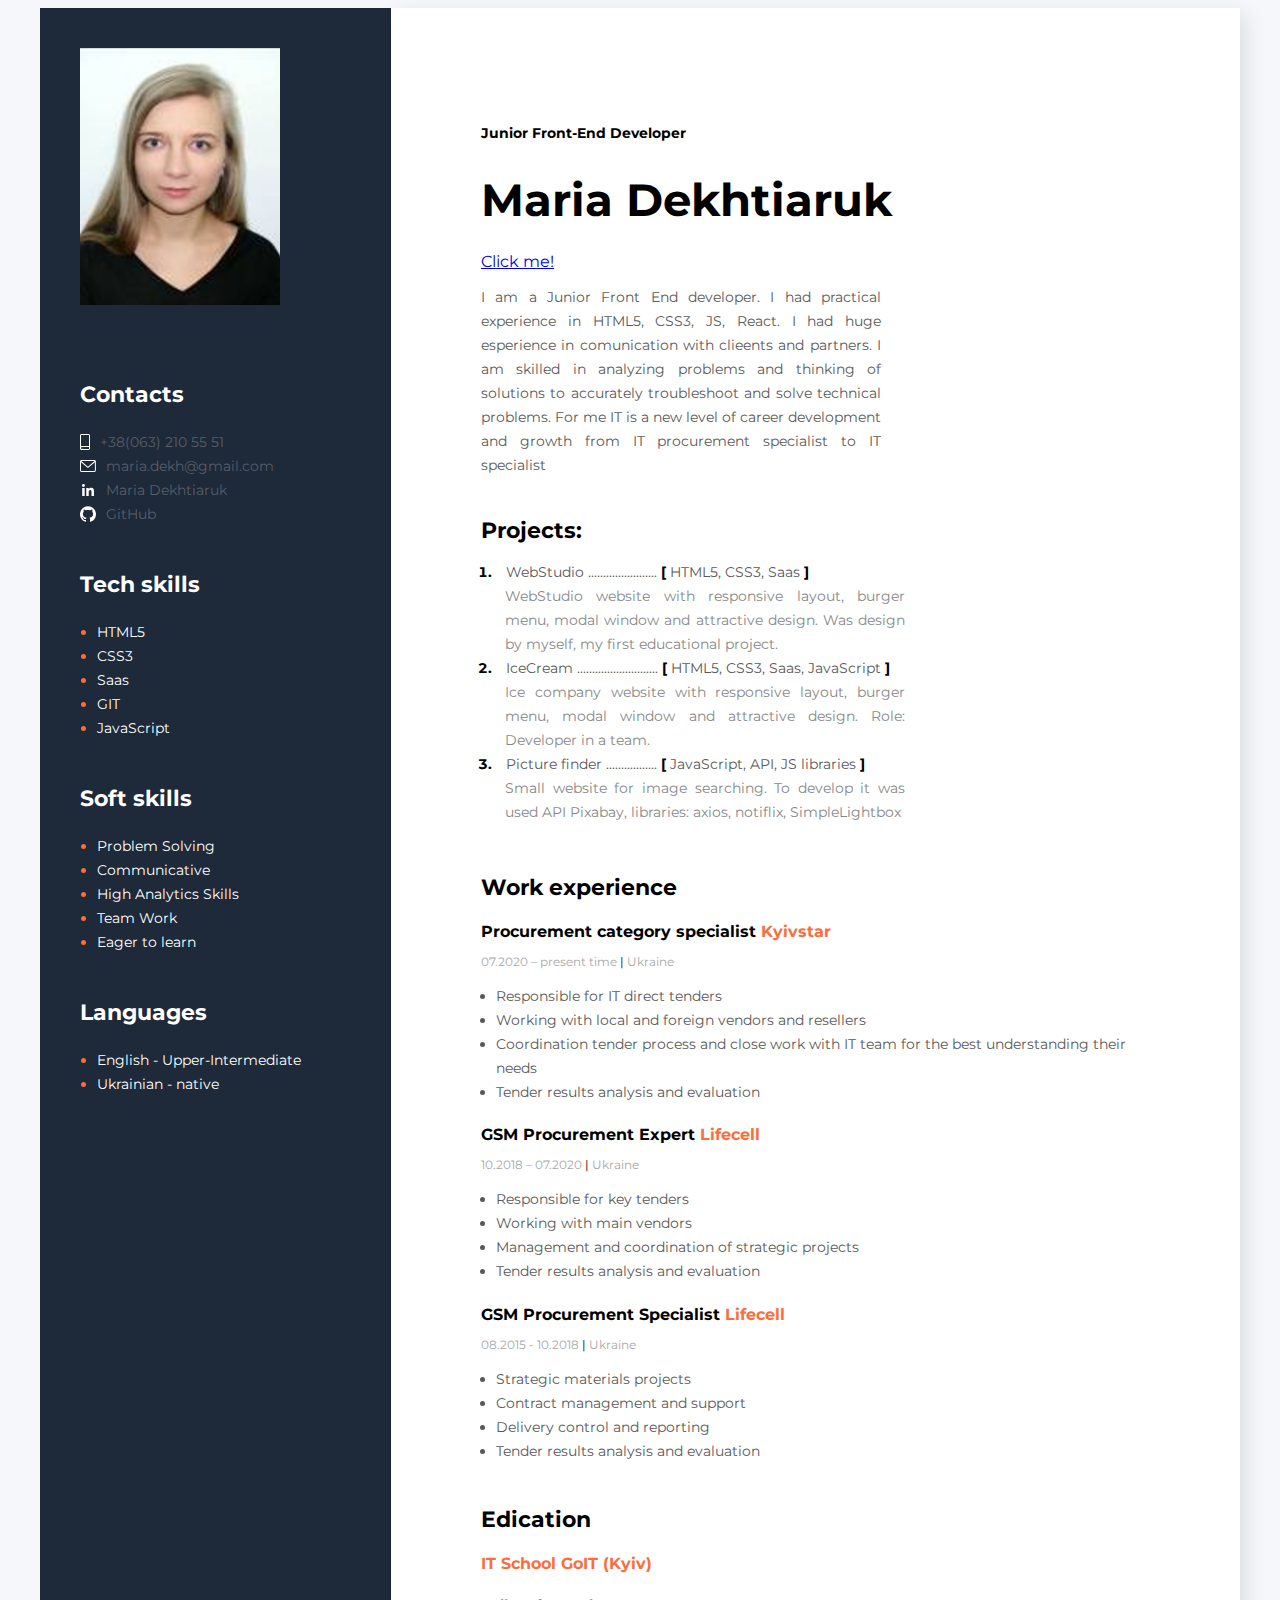
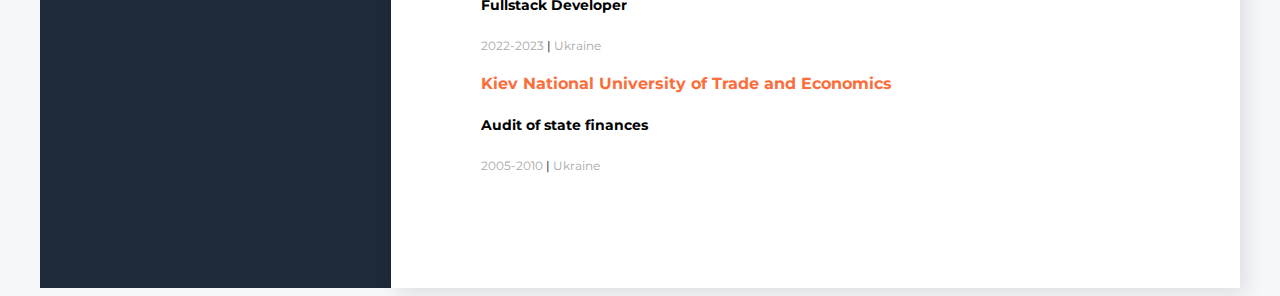
==== index.html @ 2528cd36 "add project description" ====
<!DOCTYPE html>
<html lang="en">
  <head>
    <meta charset="UTF-8" />
    <meta http-equiv="X-UA-Compatible" content="IE=edge" />
    <meta
      name="viewport"
      content="width=device-width, initial-scale=1.0"
    />
    <link rel="preconnect" href="https://fonts.googleapis.com" />
    <link
      rel="preconnect"
      href="https://fonts.gstatic.com"
      crossorigin
    />
    <link
      href="https://fonts.googleapis.com/css2?family=Montserrat:wght@400;700&display=swap"
      rel="stylesheet"
    />
    <link rel="stylesheet" href="css/styles.css" />
    <title>Resume</title>
    <!-- https://unique-nougat-20c709.netlify.app/ -->
  </head>
  <body>
    <!--main-->
    <div class="main">
      <!--main content-->
      <div class="main_content">
        <!--about user-->
        <div class="about">
          <h2 class="about-position">Junior Front-End Developer</h2>
          <h1 class="about-name">Maria Dekhtiaruk</h1>
          <a href="/secondFile.html">Click me!</a>

          <p class="about-description">
            I am a Junior Front End developer. I had practical
            experience in HTML5, CSS3, JS, React. I had huge
            esperience in comunication with clieents and partners. I
            am skilled in analyzing problems and thinking of solutions
            to accurately troubleshoot and solve technical problems.
            For me IT is a new level of career development and growth
            from IT procurement specialist to IT specialist
          </p>
        </div>
        <!--Projects-->
        <div class="projects">
          <h3 class="title">Projects:</h3>
          <ol class="project-list">
            <li class="project-item">
              <span class="project">
                <a
                  href="https://mariadekhtiaruk.github.io/goit-markup-hw-08/"
                  class="proect-link"
                  >WebStudio</a
                >
                .......................
                <span class="project-bracket">[</span> HTML5, CSS3,
                Saas
                <span class="project-bracket">]</span>
                <p class="about-project">
                  WebStudio website with responsive layout, burger
                  menu, modal window and attractive design. Was design
                  by myself, my first educational project.
                </p>
              </span>
            </li>
            <li class="project-item">
              <span class="project">
                <a
                  href="https://yuliia21bm.github.io/team-project-ice-cream-shop/"
                  class="proect-link"
                  >IceCream</a
                >
                ...........................
                <span class="project-bracket">[</span> HTML5, CSS3,
                Saas, JavaScript
                <span class="project-bracket">]</span>
                <p class="about-project">
                  Ice company website with responsive layout, burger
                  menu, modal window and attractive design. Role:
                  Developer in a team.
                </p>
              </span>
            </li>
            <li class="project-item">
              <span class="project">
                <a
                  href="https://mariadekhtiaruk.github.io/goit-js-hw-11/"
                  class="proect-link"
                  >Picture finder</a
                >
                .................
                <span class="project-bracket">[</span> JavaScript,
                API, JS libraries
                <span class="project-bracket">]</span>
                <p class="about-project">
                  Small website for image searching. To develop it was
                  used API Pixabay, libraries: axios, notiflix,
                  SimpleLightbox
                </p>
              </span>

              <a href=""></a>
            </li>
          </ol>
        </div>
        <!--Work experience-->
        <div class="work">
          <h3 class="title">Work experience</h3>
          <!--company 1-->
          <div>
            <h4 class="work-position">
              Procurement category specialist
              <span class="organization">Kyivstar</span>
            </h4>
            <p class="period">
              07.2020 – present time
              <span class="line">|</span> Ukraine
            </p>
            <ul class="work-list">
              <li class="work-list-item">
                Responsible for IT direct tenders
              </li>
              <li class="work-list-item">
                Working with local and foreign vendors and resellers
              </li>
              <li class="work-list-item">
                Coordination tender process and close work with IT
                team for the best understanding their needs
              </li>
              <li class="work-list-item">
                Tender results analysis and evaluation
              </li>
            </ul>
          </div>
          <!--company 2-->
          <div>
            <h4 class="work-position">
              GSM Procurement Expert
              <span class="organization">Lifecell</span>
            </h4>
            <p class="period">
              10.2018 – 07.2020 <span class="line">|</span> Ukraine
            </p>
            <ul class="work-list">
              <li class="work-list-item">
                Responsible for key tenders
              </li>
              <li class="work-list-item">
                Working with main vendors
              </li>
              <li class="work-list-item">
                Management and coordination of strategic projects
              </li>
              <li class="work-list-item">
                Tender results analysis and evaluation
              </li>
            </ul>
          </div>
          <!--company 3-->
          <div>
            <h4 class="work-position">
              GSM Procurement Specialist
              <span class="organization">Lifecell</span>
            </h4>
            <p class="period">
              08.2015 - 10.2018 <span class="line">|</span> Ukraine
            </p>
            <ul class="work-list">
              <li class="work-list-item">
                Strategic materials projects
              </li>
              <li class="work-list-item">
                Contract management and support
              </li>
              <li class="work-list-item">
                Delivery control and reporting
              </li>
              <li class="work-list-item">
                Tender results analysis and evaluation
              </li>
            </ul>
          </div>
        </div>
        <!--Edication-->
        <div class="edication">
          <h3 class="title">Edication</h3>
          <h4 class="edication-univercity">IT School GoIT (Kyiv)</h4>
          <h5 class="speciality">Fullstack Developer</h5>
          <p class="period">
            2022-2023 <span class="line">|</span> Ukraine
          </p>
          <h4 class="edication-univercity">
            Kiev National University of Trade and Economics
          </h4>
          <h5 class="speciality">Audit of state finances</h5>
          <p class="period">
            2005-2010 <span class="line">|</span> Ukraine
          </p>
        </div>
      </div>
      <!--sidebar-->
      <aside class="sidebar">
        <img src="img/Снимок.PNG" alt="user photo" class="photo" />
        <!--contacts-->
        <div class="contacts">
          <h3 class="sidebar-title">Contacts</h3>

          <p class="contact">
            <svg class="contact__icon" width="10" height="16">
              <use href="./img/icon.svg#icon-smartphone"></use>
            </svg>
            <a href="tel:+380632105551" class="contact_link"
              >+38(063) 210 55 51</a
            >
          </p>
          <p class="contact">
            <svg class="contact__icon" width="16" height="12">
              <use href="./img/icon.svg#icon-envelope"></use>
            </svg>
            <a href="mailto:maria.dekh@gmail.com" class="contact_link"
              >maria.dekh@gmail.com</a
            >
          </p>

          <p class="contact">
            <svg class="contact__icon" width="16" height="12">
              <use href="./img/icon.svg#icon-linkedin-1"></use>
            </svg>
            <a
              href="https://www.linkedin.com/in/maria-dekhtiaruk-95a8337a/"
              target="_blank"
              class="contact_link"
              >Maria Dekhtiaruk</a
            >
          </p>

          <p class="contact">
            <svg class="contact__icon" width="16" height="16">
              <use href="./img/icon.svg#icon-github"></use>
            </svg>
            <a
              href="https://github.com/MariaDekhtiaruk"
              target="_blank"
              class="contact_link"
              >GitHub</a
            >
          </p>
        </div>
        <!--Tech skills-->
        <div class="Tech-skills">
          <h3 class="sidebar-title">Tech skills</h3>
          <ul class="Tech-skills-list">
            <li class="Tech-skills-item">
              <span class="Tech-skills-text">HTML5</span>
            </li>
            <li class="Tech-skills-item">
              <span class="Tech-skills-text">CSS3</span>
            </li>
            <li class="Tech-skills-item">
              <span class="Tech-skills-text">Saas</span>
            </li>
            <li class="Tech-skills-item">
              <span class="Tech-skills-text">GIT</span>
            </li>
            <li class="Tech-skills-item">
              <span class="Tech-skills-text">JavaScript</span>
            </li>
          </ul>
        </div>

        <!--Soft skills-->
        <div class="Soft-skills">
          <h3 class="sidebar-title">Soft skills</h3>
          <ul class="Soft-skills-list">
            <li class="Soft-skills-item">
              <span class="Soft-skills-text">Problem Solving</span>
            </li>
            <li class="Soft-skills-item">
              <span class="Soft-skills-text">Communicative</span>
            </li>
            <li class="Soft-skills-item">
              <span class="Soft-skills-text"
                >High Analytics Skills</span
              >
            </li>
            <li class="Soft-skills-item">
              <span class="Soft-skills-text">Team Work</span>
            </li>
            <li class="Soft-skills-item">
              <span class="Soft-skills-text">Eager to learn</span>
            </li>
          </ul>
        </div>
        <div class="languages-skills">
          <h3 class="sidebar-title">Languages</h3>
          <ul class="languages-list">
            <li class="languages-item">
              <span class="languages-item-text"
                >English - Upper-Intermediate</span
              >
            </li>
            <li class="languages-item">
              <span class="languages-item-text"
                >Ukrainian - native</span
              >
            </li>
          </ul>
        </div>
      </aside>
    </div>
  </body>
</html>
---- css/styles.css ----
body {
  font-family: 'Montserrat', sans-serif;
  background-color: #f5f7fa;
}

/* https://fonts.google.com/ */
/* main styles */
.main {
  display: flex;
  flex-direction: row-reverse;
  width: 1200px;
  margin: 0 auto;
}
/* main content style */
.main_content {
  background-color: #ffffff;
  box-shadow: 6px 6px 20px rgba(0, 0, 0, 0.1);
  padding: 105px 90px;
}
/* about style */
.about {
  margin-bottom: 40px;
}
.about-position {
  font-style: normal;
  font-weight: 700;
  font-size: 14px;
  line-height: 17px;
  color: #000000;
  margin-bottom: 20px;
}
.about-name {
  font-style: normal;
  font-weight: 700;
  font-size: 45px;
  line-height: 55px;
  margin-bottom: 25px;

  color: #000000;
}
.about-description,
.about-project {
  font-style: normal;
  font-weight: 400;
  font-size: 14px;
  line-height: 24px;
  color: #595959;
  width: 400px;
  text-align: justify;
}
.about-project {
  color: #888888;
  margin: 0px;
  margin-left: 9px;
}

/* project styles */
.projects {
  margin-bottom: 50px;
  /* background: chocolate;
    margin-top:100px ;
    margin-bottom:300px ;
    margin-left:60px ;
    margin-right:90px ; */
  /* margin: 100px 90px 300px 60px;
    margin: 50px;
    margin: 100px 50px; */
}

.project-item {
  font-style: normal;
  font-weight: 700;
  font-size: 14px;
  line-height: 24px;
  color: #000000;
}
.project,
.proect-link {
  font-style: normal;
  font-weight: 400;
  font-size: 14px;
  line-height: 24px;
  color: #595959;
}
.proect-link {
  margin-left: 10px;
  text-decoration: none;
}
.project-bracket {
  font-weight: 700;
  font-size: 14px;
  line-height: 24px;
  color: #000000;
}
.title {
  font-weight: 700;
  font-size: 22px;
  line-height: 27px;
  color: #000000;
  margin-bottom: 10px;
}
.project-list {
  padding: 0px;
  margin-left: 15px;
}
/* work styles */
.work {
  /* background: cyan;
    padding-top: 100px;
    padding-bottom: 50px ;
    padding-left: 20px;
    padding-right: 40px ; */
  /* padding: 100px 40px 50 px 20px;
    padding: 50px;
    padding: 100px 50px; */
}
/* edication styles */

.work-position {
  font-weight: 700;
  font-size: 16px;
  line-height: 20px;
  color: #000000;
  margin-bottom: 10px;
}

.organization {
  font-weight: 700;
  font-size: 16px;
  line-height: 20px;
  color: #fb6d3a;
}
.period {
  font-style: normal;
  font-weight: 400;
  font-size: 12px;
  line-height: 15px;
  color: #a8a8a8;
  margin-bottom: 10px;
}
.line {
  font-style: normal;
  font-weight: 400;
  font-size: 12px;
  line-height: 15px;
  color: #000000;
}
.work-list {
  padding: 0px;
  margin: 15px;
}
.work-list-item {
  font-weight: 400;
  font-size: 14px;
  line-height: 24px;
  color: #595959;
}
.edication {
  padding: 0px;
  margin-top: 43px;
  margin-bottom: 10px;
}
.edication-univercity {
  font-weight: 700;
  font-size: 16px;
  line-height: 20px;
  color: #fb6d3a;
}
.speciality {
  font-style: normal;
  font-weight: 700;
  font-size: 14px;
  line-height: 17px;
  color: #000000;
}
/* sidebar styles/ */
.sidebar {
  background-color: #1e2939;
  padding-top: 40px;
  width: 370px;
}
.photo {
  width: 200px;
  margin-bottom: 50px;
  margin-left: 40px;
}
.contacts,
.Tech-skills,
.Soft-skills,
.languages-skills {
  margin-left: 40px;
  margin-bottom: 45px;
}
.contacts p {
  margin: 0px;
  height: 24px;
}
.sidebar-title {
  color: #ffffff;
  font-style: normal;
  font-weight: 700;
  font-size: 22px;
  line-height: 27px;
}
.contact_type {
  font-weight: 700;
  font-size: 14px;
  line-height: 24px;
  color: #ffffff;
}
.contact {
  display: flex;
  align-items: center;
  gap: 10px;
}
.contact__icon {
  fill: #ffffff;
}
.contact_link:hover,
.contact_link:focus {
  color: #ffffff;
}

.contact_link {
  font-weight: 400;
  font-size: 14px;
  line-height: 24px;
  color: #565e6a;
  text-decoration: none;
  text-align: center;
}
.Tech-skills-list,
.Soft-skills-list,
.languages-list {
  color: #ffffff;
  padding: 0px;
  margin: 17px;
}
.Tech-skills-item,
.Soft-skills-item,
.languages-item {
  color: #fb6d3a;
  font-style: normal;
  font-weight: 400;
  font-size: 14px;
  line-height: 24px;
}
.Tech-skills-text,
.Soft-skills-text,
.languages-item-text {
  font-style: normal;
  font-weight: 400;
  font-size: 14px;
  line-height: 24px;
  color: #ffffff;
}
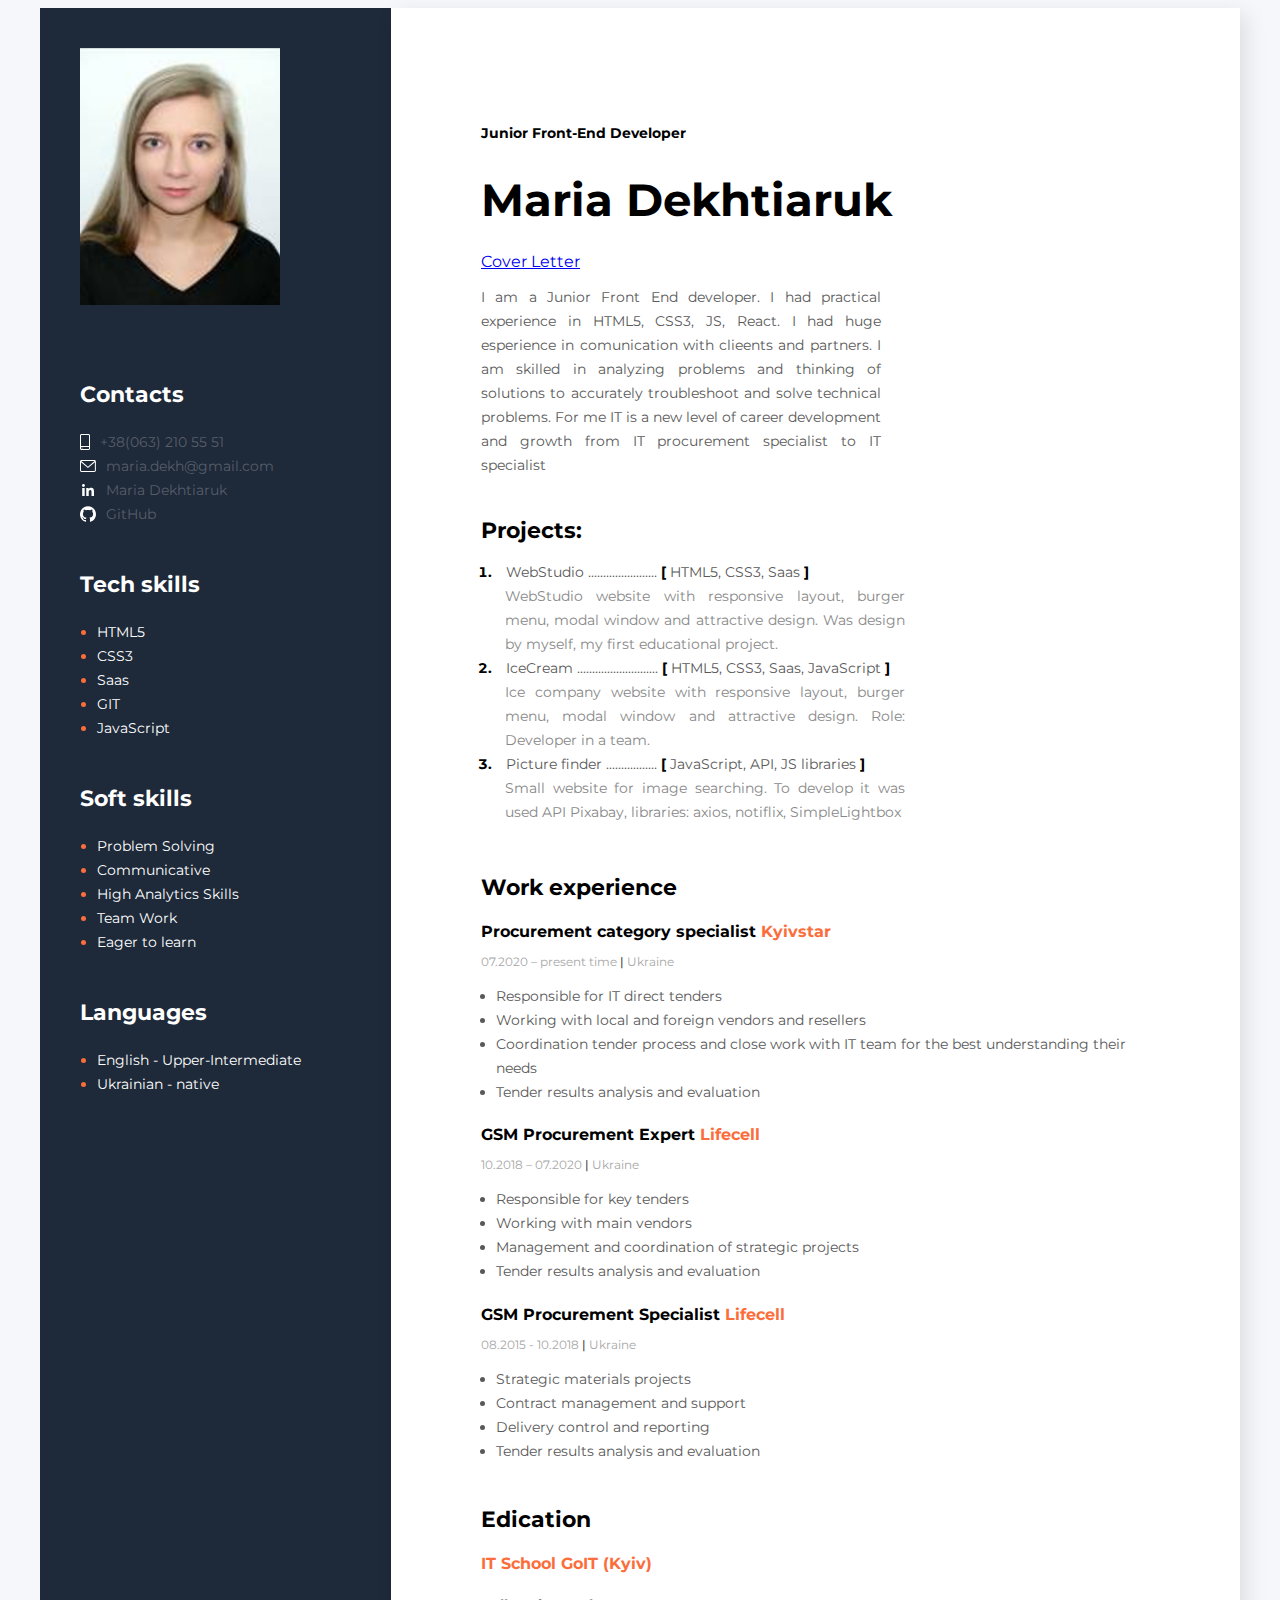
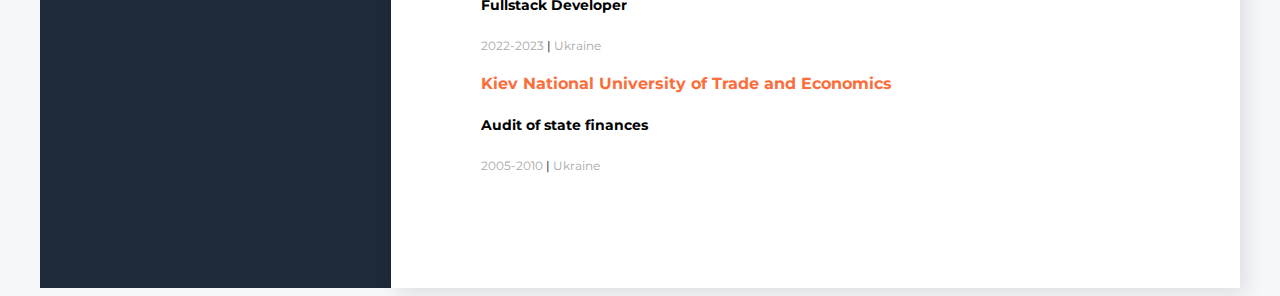
==== commit bfb4822a: "Add cover letter" ====
--- a/index.html
+++ b/index.html
@@ -30,7 +30,7 @@
         <div class="about">
           <h2 class="about-position">Junior Front-End Developer</h2>
           <h1 class="about-name">Maria Dekhtiaruk</h1>
-          <a href="/secondFile.html">Click me!</a>
+          <a href="/secondFile.html">Cover Letter</a>
 
           <p class="about-description">
             I am a Junior Front End developer. I had practical
--- a/css/styles.css
+++ b/css/styles.css
@@ -254,3 +254,18 @@
   line-height: 24px;
   color: #ffffff;
 }
+/* second  page*/
+.main-second {
+  display: block;
+  width: 1200px;
+  margin: auto;
+}
+.cover-letter {
+  font-style: normal;
+  font-weight: 400;
+  font-size: 14px;
+  line-height: 24px;
+  color: #595959;
+  width: 1000px;
+  text-align: justify;
+}
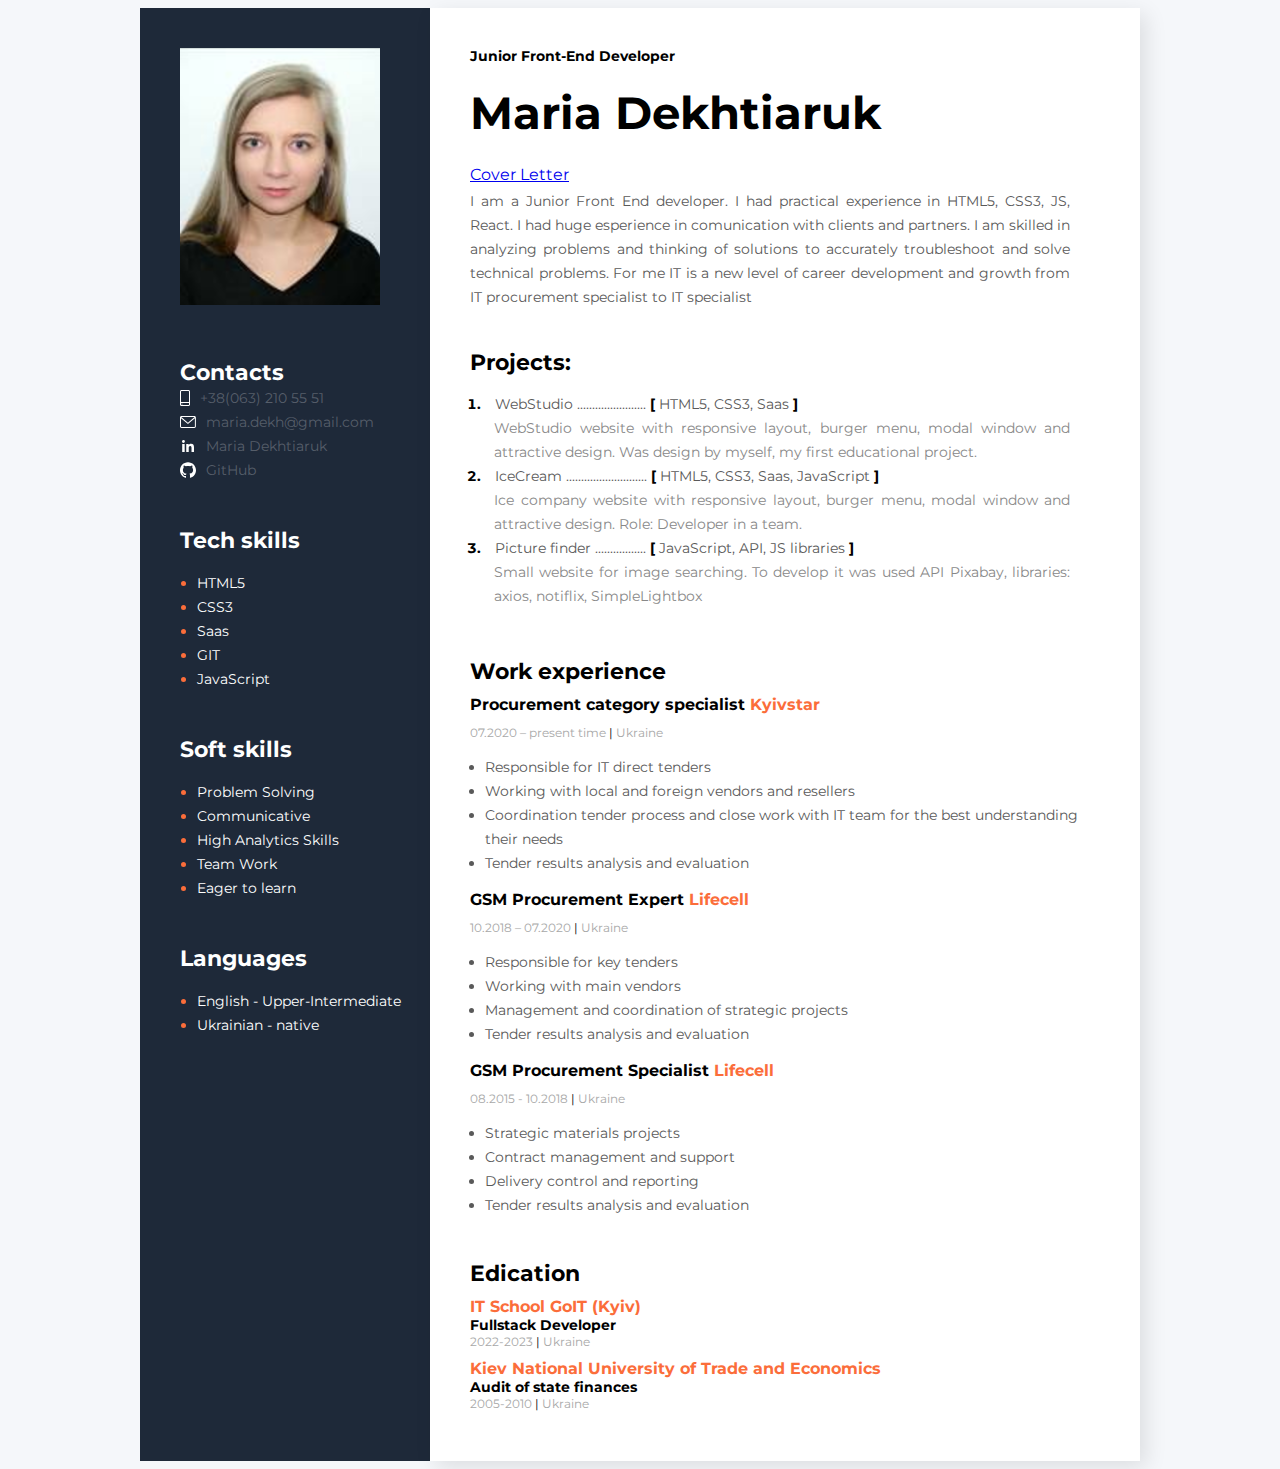
==== commit e193b003: "Update index.html" ====
--- a/index.html
+++ b/index.html
@@ -30,16 +30,16 @@
         <div class="about">
           <h2 class="about-position">Junior Front-End Developer</h2>
           <h1 class="about-name">Maria Dekhtiaruk</h1>
-          <a href="/secondFile.html">Cover Letter</a>
+          <a href="./secondFile.html">Cover Letter</a>
 
           <p class="about-description">
             I am a Junior Front End developer. I had practical
             experience in HTML5, CSS3, JS, React. I had huge
-            esperience in comunication with clieents and partners. I
-            am skilled in analyzing problems and thinking of solutions
-            to accurately troubleshoot and solve technical problems.
-            For me IT is a new level of career development and growth
-            from IT procurement specialist to IT specialist
+            esperience in comunication with clients and partners. I am
+            skilled in analyzing problems and thinking of solutions to
+            accurately troubleshoot and solve technical problems. For
+            me IT is a new level of career development and growth from
+            IT procurement specialist to IT specialist
           </p>
         </div>
         <!--Projects-->
--- a/css/styles.css
+++ b/css/styles.css
@@ -1,3 +1,18 @@
+p,
+h1,
+h2,
+h3,
+h4,
+h5,
+h6 {
+  margin: 0px;
+}
+
+ul {
+  margin: 0px;
+  padding-left: 0;
+}
+
 body {
   font-family: 'Montserrat', sans-serif;
   background-color: #f5f7fa;
@@ -8,14 +23,14 @@
 .main {
   display: flex;
   flex-direction: row-reverse;
-  width: 1200px;
+  width: 1000px;
   margin: 0 auto;
 }
 /* main content style */
 .main_content {
   background-color: #ffffff;
   box-shadow: 6px 6px 20px rgba(0, 0, 0, 0.1);
-  padding: 105px 90px;
+  padding: 40px 40px;
 }
 /* about style */
 .about {
@@ -45,13 +60,15 @@
   font-size: 14px;
   line-height: 24px;
   color: #595959;
-  width: 400px;
+  width: 600px;
   text-align: justify;
+  margin-top: 5px;
 }
 .about-project {
   color: #888888;
   margin: 0px;
   margin-left: 9px;
+  width: 576px;
 }
 
 /* project styles */
@@ -148,6 +165,7 @@
 .work-list {
   padding: 0px;
   margin: 15px;
+  width: 600px;
 }
 .work-list-item {
   font-weight: 400;
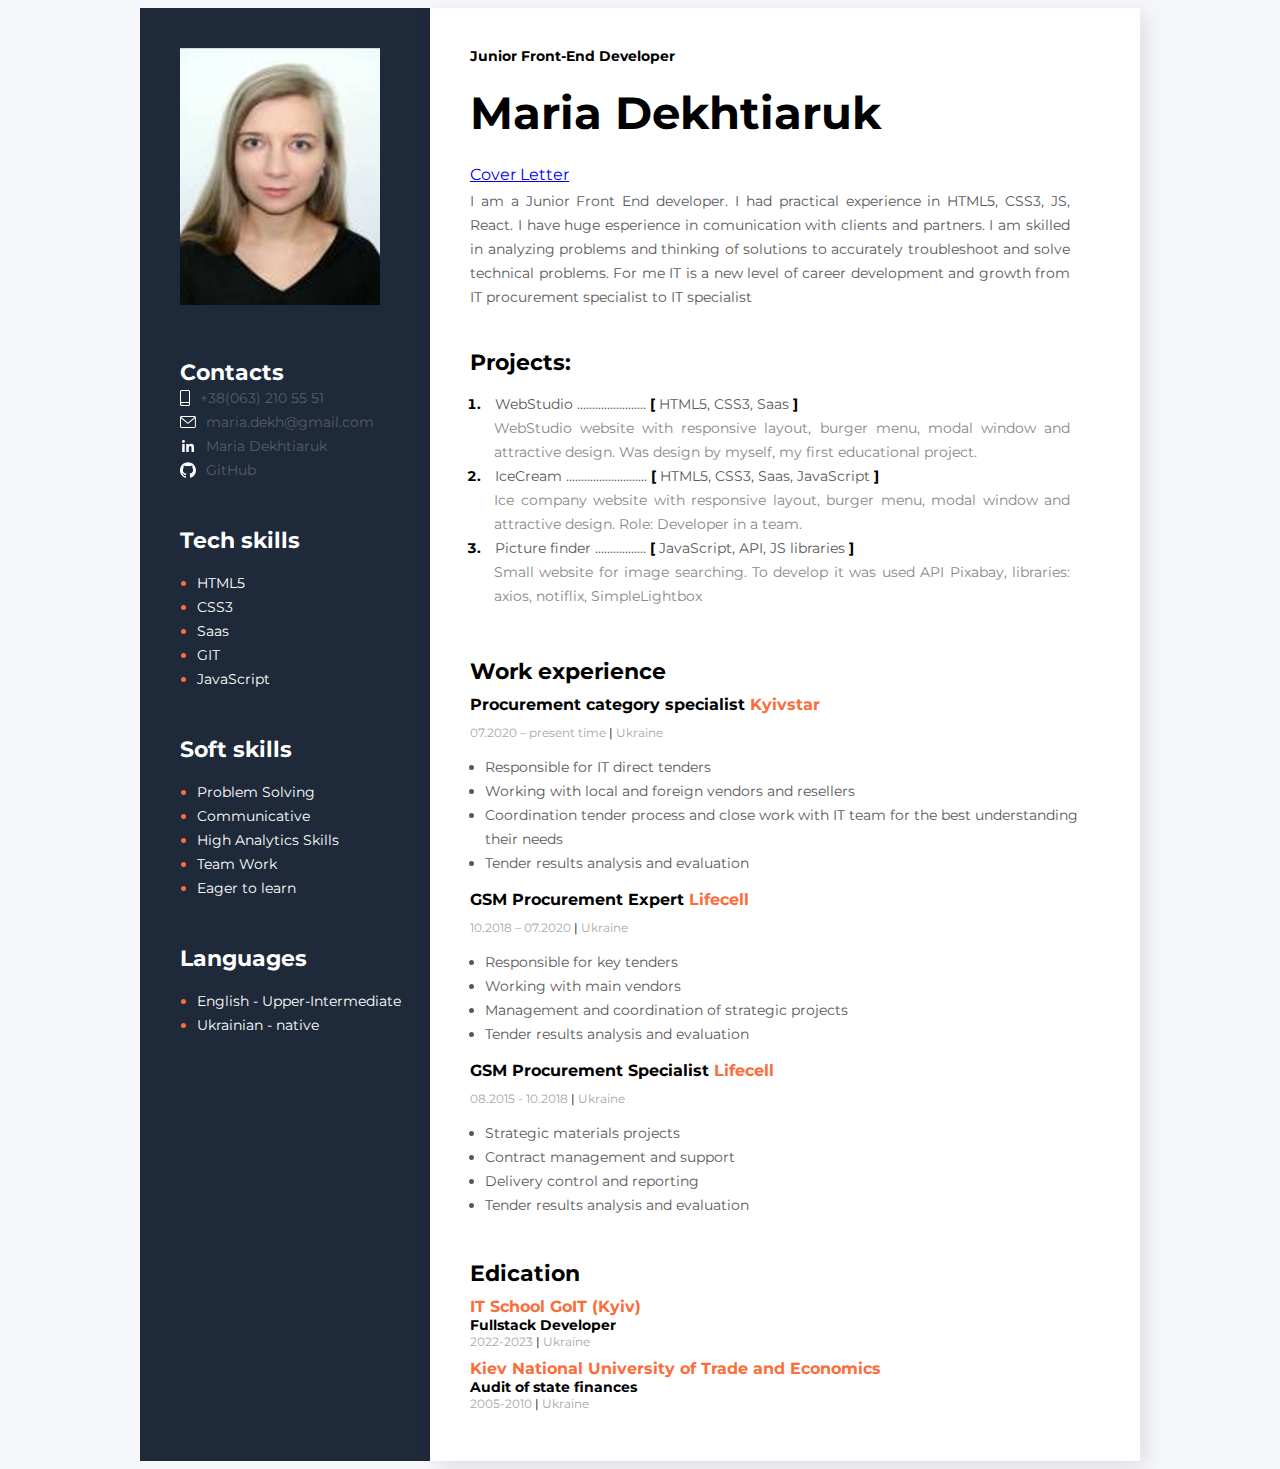
==== commit 0e8f82e4: "Update index.html" ====
--- a/index.html
+++ b/index.html
@@ -34,7 +34,7 @@
 
           <p class="about-description">
             I am a Junior Front End developer. I had practical
-            experience in HTML5, CSS3, JS, React. I had huge
+            experience in HTML5, CSS3, JS, React. I have huge
             esperience in comunication with clients and partners. I am
             skilled in analyzing problems and thinking of solutions to
             accurately troubleshoot and solve technical problems. For
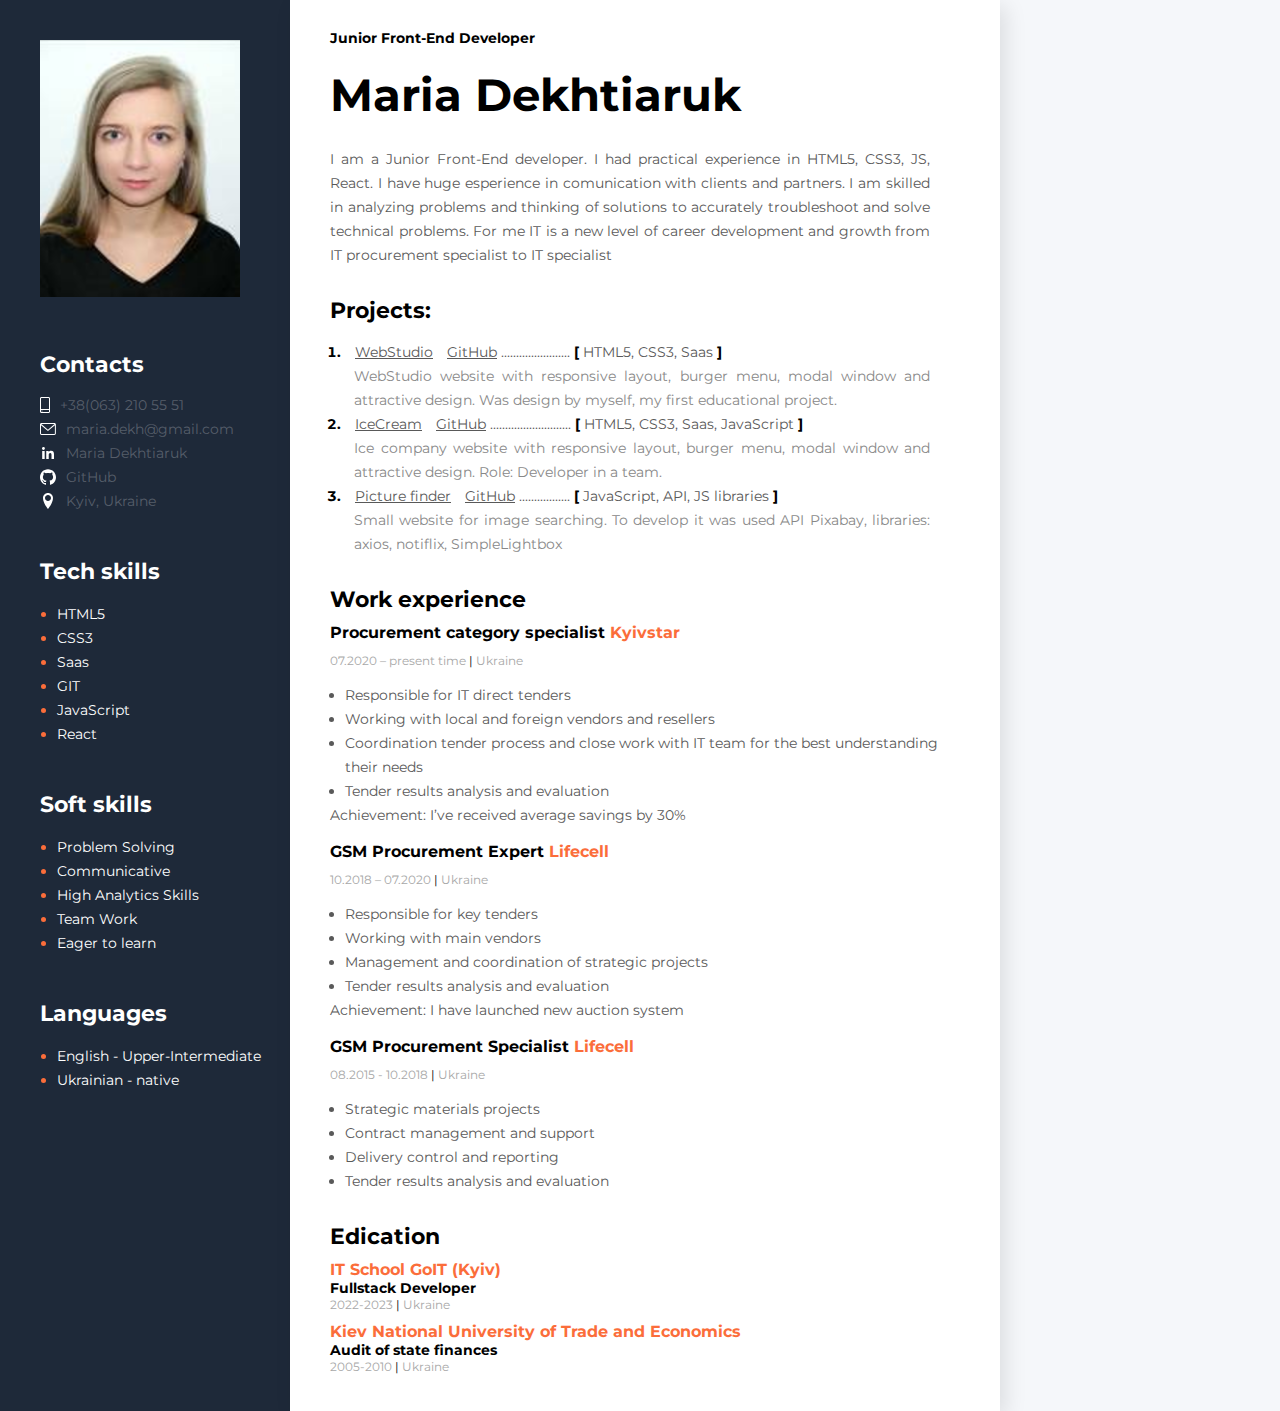
==== commit a702910a: "after recommendation" ====
--- a/index.html
+++ b/index.html
@@ -30,10 +30,10 @@
         <div class="about">
           <h2 class="about-position">Junior Front-End Developer</h2>
           <h1 class="about-name">Maria Dekhtiaruk</h1>
-          <a href="./secondFile.html">Cover Letter</a>
+          <!-- <a href="./secondFile.html">Cover Letter</a> -->
 
           <p class="about-description">
-            I am a Junior Front End developer. I had practical
+            I am a Junior Front-End developer. I had practical
             experience in HTML5, CSS3, JS, React. I have huge
             esperience in comunication with clients and partners. I am
             skilled in analyzing problems and thinking of solutions to
@@ -50,9 +50,18 @@
               <span class="project">
                 <a
                   href="https://mariadekhtiaruk.github.io/goit-markup-hw-08/"
+                  target="_blank"
                   class="proect-link"
                   >WebStudio</a
                 >
+
+                <a
+                  href="https://github.com/MariaDekhtiaruk/goit-markup-hw-08"
+                  target="_blank"
+                  class="git-link"
+                  >GitHub</a
+                >
+
                 .......................
                 <span class="project-bracket">[</span> HTML5, CSS3,
                 Saas
@@ -68,8 +77,15 @@
               <span class="project">
                 <a
                   href="https://yuliia21bm.github.io/team-project-ice-cream-shop/"
+                  target="_blank"
                   class="proect-link"
                   >IceCream</a
+                >
+                <a
+                  href="https://github.com/MariaDekhtiaruk/team-project-ice-cream-shop"
+                  target="_blank"
+                  class="git-link"
+                  >GitHub</a
                 >
                 ...........................
                 <span class="project-bracket">[</span> HTML5, CSS3,
@@ -86,8 +102,15 @@
               <span class="project">
                 <a
                   href="https://mariadekhtiaruk.github.io/goit-js-hw-11/"
+                  target="_blank"
                   class="proect-link"
                   >Picture finder</a
+                >
+                <a
+                  href="https://github.com/MariaDekhtiaruk/goit-js-hw-11"
+                  target="_blank"
+                  class="git-link"
+                  >GitHub</a
                 >
                 .................
                 <span class="project-bracket">[</span> JavaScript,
@@ -132,6 +155,9 @@
                 Tender results analysis and evaluation
               </li>
             </ul>
+            <p class="achievement">
+              Achievement: I’ve received average savings by 30%
+            </p>
           </div>
           <!--company 2-->
           <div>
@@ -156,6 +182,9 @@
                 Tender results analysis and evaluation
               </li>
             </ul>
+            <p class="achievement">
+              Achievement: I have launched new auction system
+            </p>
           </div>
           <!--company 3-->
           <div>
@@ -246,6 +275,12 @@
               >GitHub</a
             >
           </p>
+          <p class="contact">
+            <svg class="contact__icon" width="16" height="16">
+              <use href="./img/icon.svg#icon-location"></use>
+            </svg>
+            <a class="contact_link">Kyiv, Ukraine</a>
+          </p>
         </div>
         <!--Tech skills-->
         <div class="Tech-skills">
@@ -265,6 +300,9 @@
             </li>
             <li class="Tech-skills-item">
               <span class="Tech-skills-text">JavaScript</span>
+            </li>
+            <li class="Tech-skills-item">
+              <span class="Tech-skills-text">React</span>
             </li>
           </ul>
         </div>
--- a/css/styles.css
+++ b/css/styles.css
@@ -16,6 +16,7 @@
 body {
   font-family: 'Montserrat', sans-serif;
   background-color: #f5f7fa;
+  margin: 0px;
 }
 
 /* https://fonts.google.com/ */
@@ -24,17 +25,17 @@
   display: flex;
   flex-direction: row-reverse;
   width: 1000px;
-  margin: 0 auto;
+  justify-content: center;
 }
 /* main content style */
 .main_content {
   background-color: #ffffff;
   box-shadow: 6px 6px 20px rgba(0, 0, 0, 0.1);
-  padding: 40px 40px;
+  padding: 30px 40px 27px 40px;
 }
 /* about style */
 .about {
-  margin-bottom: 40px;
+  margin-bottom: 30px;
 }
 .about-position {
   font-style: normal;
@@ -73,15 +74,7 @@
 
 /* project styles */
 .projects {
-  margin-bottom: 50px;
-  /* background: chocolate;
-    margin-top:100px ;
-    margin-bottom:300px ;
-    margin-left:60px ;
-    margin-right:90px ; */
-  /* margin: 100px 90px 300px 60px;
-    margin: 50px;
-    margin: 100px 50px; */
+  margin-bottom: 30px;
 }
 
 .project-item {
@@ -92,17 +85,28 @@
   color: #000000;
 }
 .project,
-.proect-link {
-  font-style: normal;
-  font-weight: 400;
-  font-size: 14px;
-  line-height: 24px;
-  color: #595959;
-}
-.proect-link {
+.proect-link,
+.git-link {
+  font-style: normal;
+  font-weight: 400;
+  font-size: 14px;
+  line-height: 24px;
+  color: #595959;
+}
+.proect-link,
+.git-link {
   margin-left: 10px;
-  text-decoration: none;
-}
+  text-decoration: underline;
+  cursor: pointer;
+}
+
+.proect-link:hover,
+.proect-link:focus,
+.git-link:hover,
+.git-link:focus {
+  color: #c0c4ca;
+}
+
 .project-bracket {
   font-weight: 700;
   font-size: 14px;
@@ -121,17 +125,6 @@
   margin-left: 15px;
 }
 /* work styles */
-.work {
-  /* background: cyan;
-    padding-top: 100px;
-    padding-bottom: 50px ;
-    padding-left: 20px;
-    padding-right: 40px ; */
-  /* padding: 100px 40px 50 px 20px;
-    padding: 50px;
-    padding: 100px 50px; */
-}
-/* edication styles */
 
 .work-position {
   font-weight: 700;
@@ -173,10 +166,18 @@
   line-height: 24px;
   color: #595959;
 }
+.achievement {
+  font-weight: 400;
+  font-size: 14px;
+  line-height: 24px;
+  color: #595959;
+  margin-top: -15px;
+  margin-bottom: 15px;
+}
+
 .edication {
   padding: 0px;
-  margin-top: 43px;
-  margin-bottom: 10px;
+  margin-top: 30px;
 }
 .edication-univercity {
   font-weight: 700;
@@ -209,6 +210,7 @@
   margin-left: 40px;
   margin-bottom: 45px;
 }
+
 .contacts p {
   margin: 0px;
   height: 24px;
@@ -219,6 +221,7 @@
   font-weight: 700;
   font-size: 22px;
   line-height: 27px;
+  margin-bottom: 15px;
 }
 .contact_type {
   font-weight: 700;
@@ -234,10 +237,6 @@
 .contact__icon {
   fill: #ffffff;
 }
-.contact_link:hover,
-.contact_link:focus {
-  color: #ffffff;
-}
 
 .contact_link {
   font-weight: 400;
@@ -246,6 +245,10 @@
   color: #565e6a;
   text-decoration: none;
   text-align: center;
+}
+.contact_link:hover,
+.contact_link:focus {
+  color: #ffffff;
 }
 .Tech-skills-list,
 .Soft-skills-list,
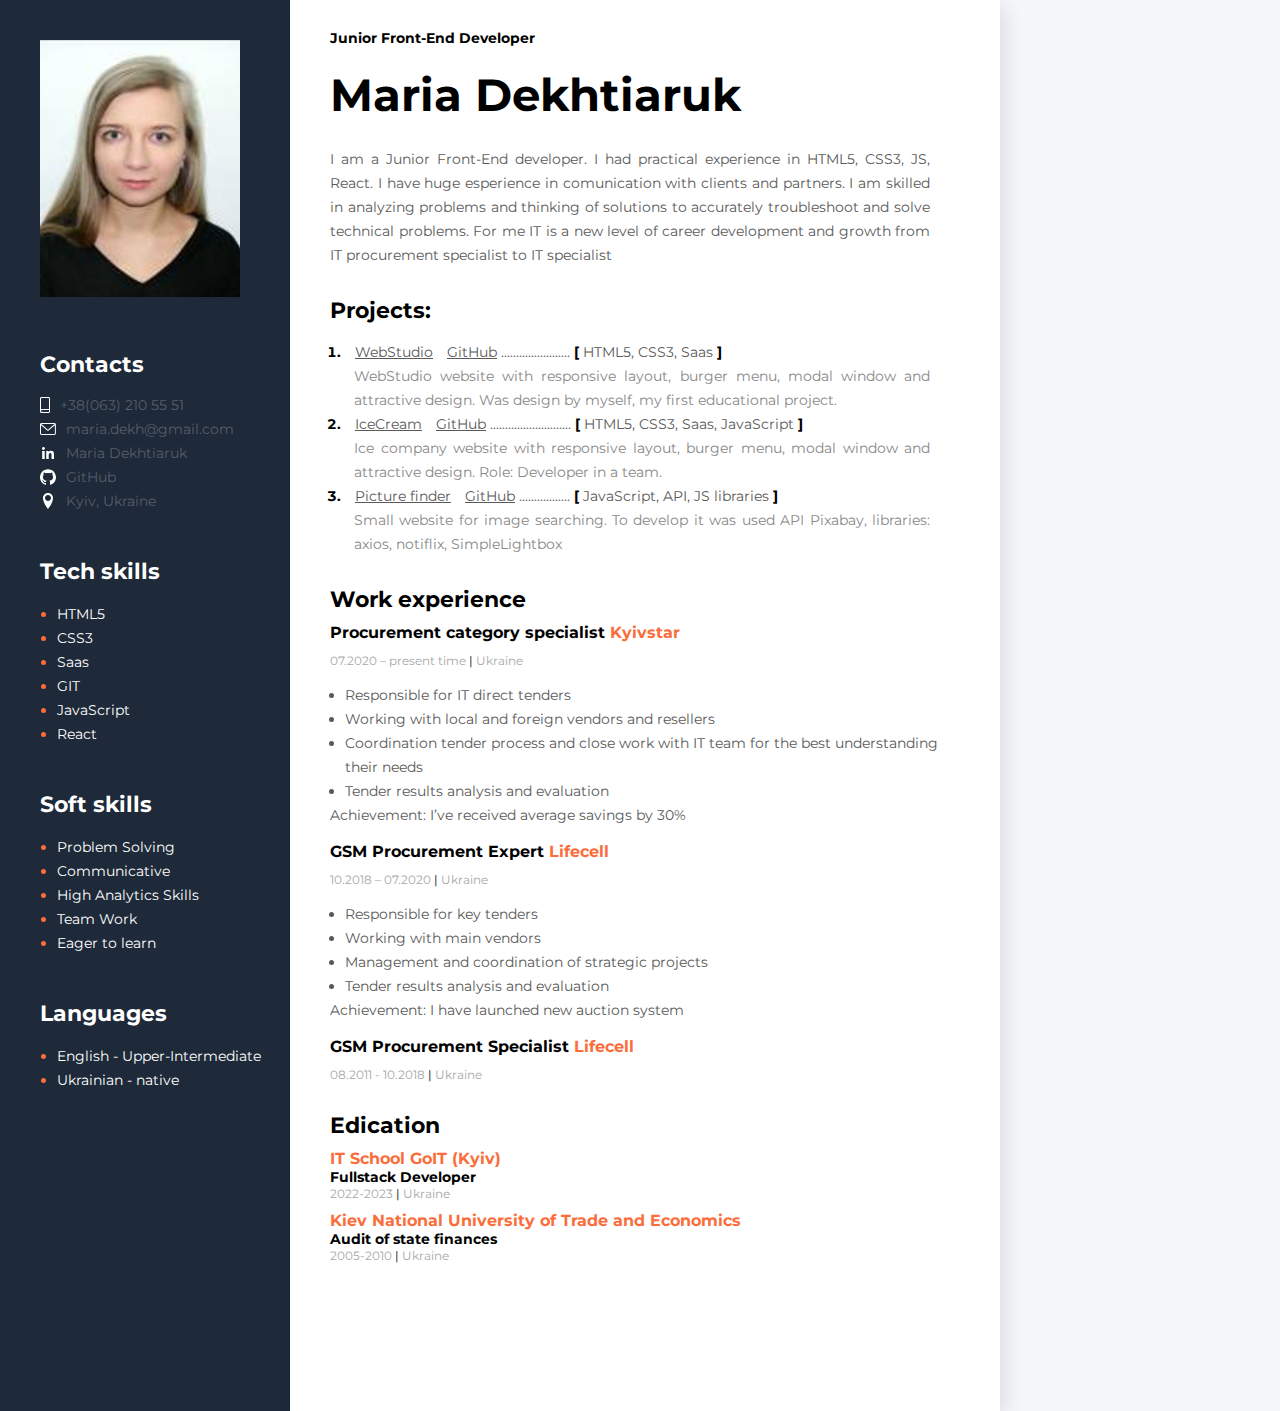
==== commit b696278f: "sizing" ====
--- a/index.html
+++ b/index.html
@@ -193,9 +193,9 @@
               <span class="organization">Lifecell</span>
             </h4>
             <p class="period">
-              08.2015 - 10.2018 <span class="line">|</span> Ukraine
-            </p>
-            <ul class="work-list">
+              08.2011 - 10.2018 <span class="line">|</span> Ukraine
+            </p>
+            <!-- <ul class="work-list">
               <li class="work-list-item">
                 Strategic materials projects
               </li>
@@ -208,7 +208,7 @@
               <li class="work-list-item">
                 Tender results analysis and evaluation
               </li>
-            </ul>
+            </ul> -->
           </div>
         </div>
         <!--Edication-->
--- a/css/styles.css
+++ b/css/styles.css
@@ -17,6 +17,7 @@
   font-family: 'Montserrat', sans-serif;
   background-color: #f5f7fa;
   margin: 0px;
+  height: 1411px;
 }
 
 /* https://fonts.google.com/ */
@@ -25,6 +26,7 @@
   display: flex;
   flex-direction: row-reverse;
   width: 1000px;
+  height: 1411px;
   justify-content: center;
 }
 /* main content style */
@@ -197,6 +199,7 @@
   background-color: #1e2939;
   padding-top: 40px;
   width: 370px;
+  height: 1371px;
 }
 .photo {
   width: 200px;
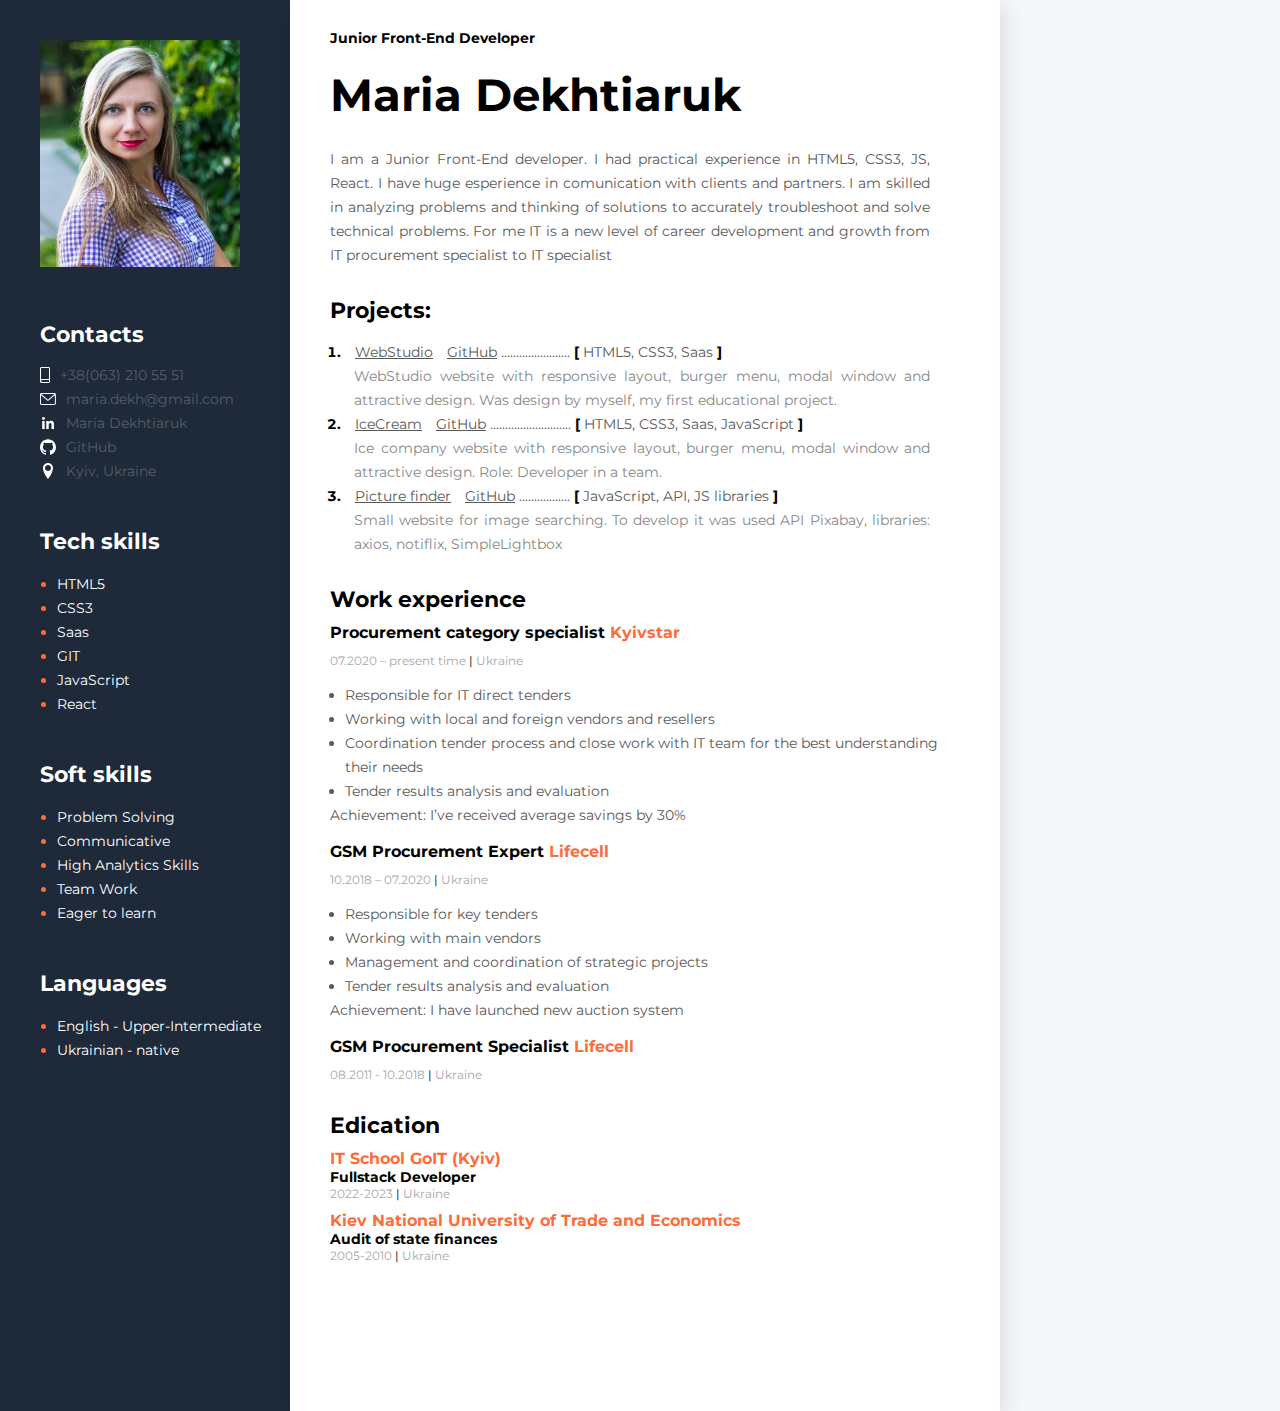
==== commit 9cd159e1: "change photo" ====
--- a/index.html
+++ b/index.html
@@ -230,7 +230,7 @@
       </div>
       <!--sidebar-->
       <aside class="sidebar">
-        <img src="img/Снимок.PNG" alt="user photo" class="photo" />
+        <img src="img/photo.jpg" alt="user photo" class="photo" />
         <!--contacts-->
         <div class="contacts">
           <h3 class="sidebar-title">Contacts</h3>
